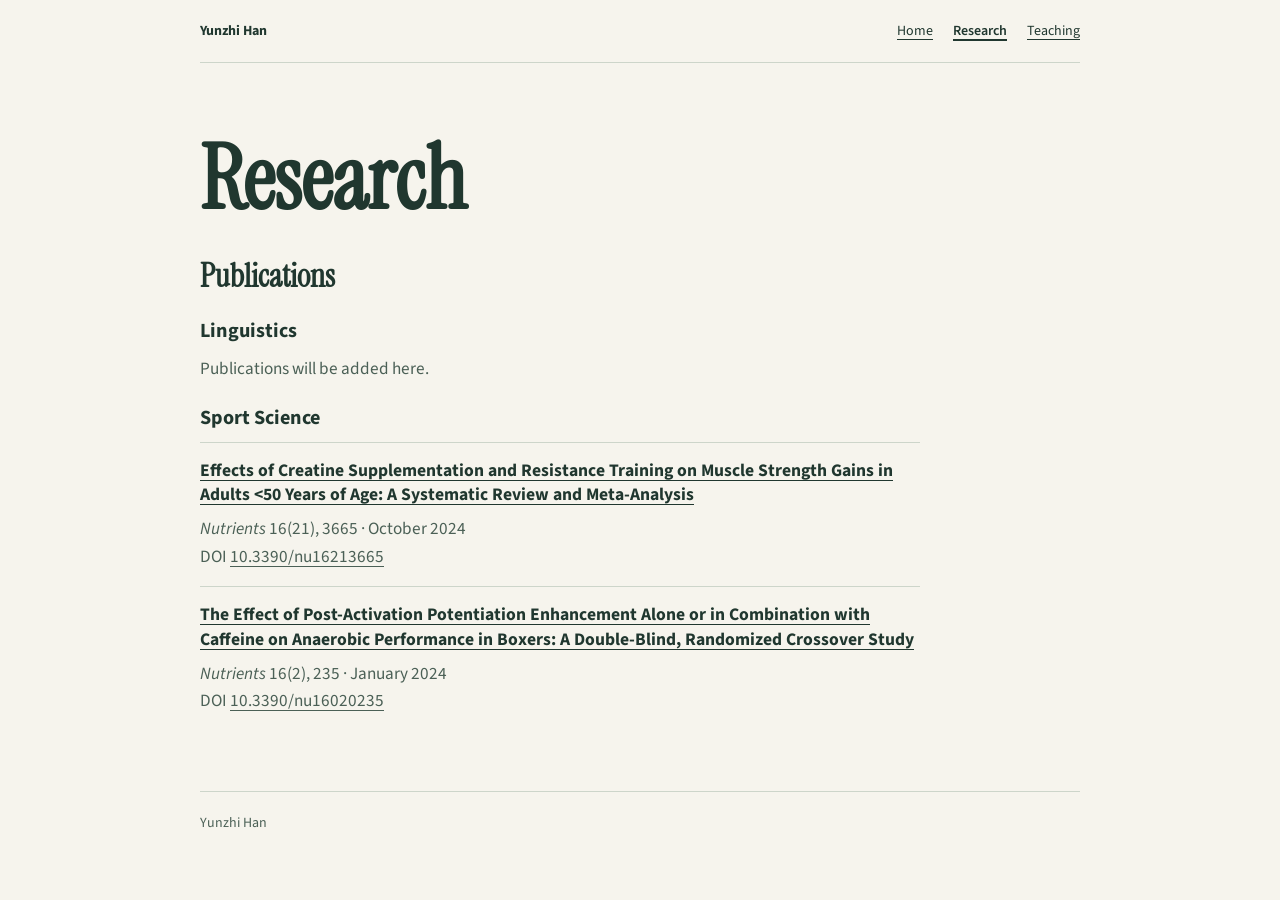
==== research.html @ 4ed84676 "Split site into three pages and add publications" ====
<!doctype html>
<html lang="en">
<head>
  <meta charset="utf-8">
  <meta name="viewport" content="width=device-width, initial-scale=1">
  <meta name="description" content="Yunzhi Han’s personal website for research and teaching.">
  <title>Research | Yunzhi Han</title>
  <link rel="stylesheet" href="https://fonts.googleapis.com/css2?family=Instrument+Serif&amp;family=Source+Sans+3:wght@400;600&amp;display=swap">
  <link rel="stylesheet" href="style.css">
</head>
<body>
  <header class="wrap">
    <strong>Yunzhi Han</strong>
    <nav aria-label="Main navigation">
      <a href="./">Home</a>
      <a href="research.html" aria-current="page">Research</a>
      <a href="teaching.html">Teaching</a>
    </nav>
  </header>
  <main class="wrap">
    <h1 class="page-title" id="research">Research</h1>
    <section class="publications" aria-labelledby="publications">
      <h2 id="publications">Publications</h2>
      <section class="publication-group" aria-labelledby="linguistics">
        <h3 id="linguistics">Linguistics</h3>
        <p>Publications will be added here.</p>
      </section>
      <section class="publication-group" aria-labelledby="sport-science">
        <h3 id="sport-science">Sport Science</h3>
        <ul class="publication-list">
          <li>
            <h4><a href="https://doi.org/10.3390/nu16213665">Effects of Creatine Supplementation and Resistance Training on Muscle Strength Gains in Adults &lt;50 Years of Age: A Systematic Review and Meta-Analysis</a></h4>
            <p><cite>Nutrients</cite> 16(21), 3665 · <time datetime="2024-10">October 2024</time></p>
            <p>DOI <a href="https://doi.org/10.3390/nu16213665">10.3390/nu16213665</a></p>
          </li>
          <li>
            <h4><a href="https://doi.org/10.3390/nu16020235">The Effect of Post-Activation Potentiation Enhancement Alone or in Combination with Caffeine on Anaerobic Performance in Boxers: A Double-Blind, Randomized Crossover Study</a></h4>
            <p><cite>Nutrients</cite> 16(2), 235 · <time datetime="2024-01">January 2024</time></p>
            <p>DOI <a href="https://doi.org/10.3390/nu16020235">10.3390/nu16020235</a></p>
          </li>
        </ul>
      </section>
    </section>
  </main>
  <footer class="wrap">Yunzhi Han</footer>
</body>
</html>
---- style.css ----
:root {
  color-scheme: light;
  --paper: #f6f4ed;
  --ink: #20372f;
  --muted: #4b6056;
  --line: #cdd5ca;
}

* { box-sizing: border-box; }

body {
  margin: 0;
  background: var(--paper);
  color: var(--ink);
  font: 1.075rem/1.6 "Source Sans 3", system-ui, sans-serif;
}

.wrap { width: min(100% - 3rem, 55rem); margin-inline: auto; }

header, footer {
  padding-block: 1.25rem;
  font-size: .875rem;
}

header {
  display: flex;
  flex-wrap: wrap;
  align-items: center;
  justify-content: space-between;
  gap: .5rem 2rem;
  border-bottom: 1px solid var(--line);
}

nav { display: flex; gap: 1.25rem; }

a { color: inherit; text-underline-offset: .25em; }
a:hover { color: #367454; }
a:focus-visible { outline: 2px solid currentColor; outline-offset: 4px; }

.hero {
  display: grid;
  grid-template-columns: 1.15fr 1fr;
  gap: clamp(1.5rem, 5vw, 4rem);
  align-items: center;
  padding-block: clamp(3rem, 10vw, 7rem);
}

h1, h2 {
  margin: 0;
  font-family: "Instrument Serif", Georgia, serif;
  line-height: 1.2;
}

h1 { font-size: clamp(2.8rem, 7vw, 5.5rem); }
h2 { font-size: 2rem; }
h1 .ipa {
  display: inline-block;
  color: var(--muted);
  font: 400 .36em/1.25 "Source Sans 3", system-ui, sans-serif;
  letter-spacing: 0;
  white-space: nowrap;
}
h3, h4 { margin: 0 0 .45rem; }
.materials { margin-top: .9rem; }
.materials ul { margin: .25rem 0; padding-left: 1.3rem; }
p { margin: 0; color: var(--muted); }
.hero p { max-width: 34em; margin-top: 1.3rem; }

.portrait {
  display: block;
  width: min(100%, 14rem);
  height: auto;
  justify-self: center;
  border: 1px solid var(--line);
  border-radius: .5rem;
}

section { scroll-margin-top: 1rem; }

.entry {
  display: grid;
  grid-template-columns: minmax(8rem, 1fr) 2.5fr;
  gap: .65rem 2rem;
  border-top: 1px solid var(--line);
  padding-block: 1.65rem;
}

footer { border-top: 1px solid var(--line); color: var(--muted); }

@media (max-width: 38rem) {
  .wrap { width: min(100% - 2rem, 55rem); }
  .hero, .entry { grid-template-columns: 1fr; }
  .portrait { justify-self: start; }
}

nav a[aria-current="page"] { font-weight: 600; text-decoration-thickness: 2px; }
.page-title { padding-block: clamp(2rem, 6vw, 4rem) 1.5rem; }
.publications { max-width: 45rem; padding-bottom: 2.5rem; }
.publications h2 { margin-bottom: 1.1rem; }
.publication-group { margin-block: 1.25rem; }
.publication-list { list-style: none; padding: 0; margin: 0; }
.publication-list li { padding-block: 1rem; border-top: 1px solid var(--line); }
.publication-list h4 { font-size: 1.1rem; line-height: 1.4; }
.course { border-top: 1px solid var(--line); padding-block: 1.65rem 2.5rem; }
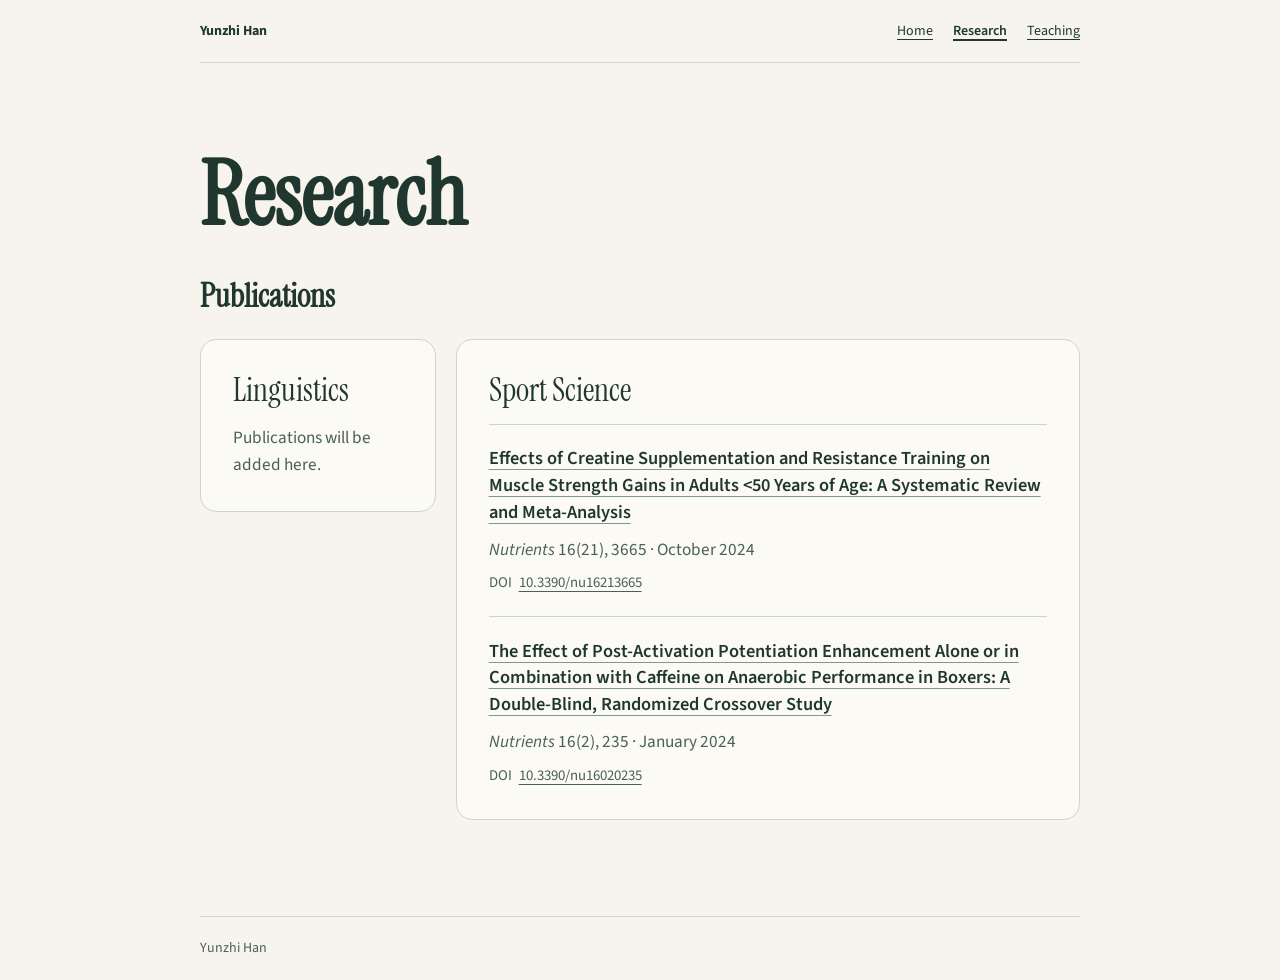
==== commit feae123d: "Improve publication layout on Research page" ====
--- a/research.html
+++ b/research.html
@@ -7,6 +7,74 @@
   <title>Research | Yunzhi Han</title>
   <link rel="stylesheet" href="https://fonts.googleapis.com/css2?family=Instrument+Serif&amp;family=Source+Sans+3:wght@400;600&amp;display=swap">
   <link rel="stylesheet" href="style.css">
+  <style>
+    .research-page .page-title {
+      padding-block: clamp(3rem, 8vw, 5rem) 1.75rem;
+    }
+
+    .research-page .publications {
+      max-width: none;
+      padding-bottom: clamp(3rem, 8vw, 6rem);
+    }
+
+    .research-page .publications h2 {
+      margin-bottom: 1.5rem;
+    }
+
+    .publication-columns {
+      display: grid;
+      grid-template-columns: minmax(0, 1fr) minmax(0, 2.65fr);
+      gap: 1.25rem;
+      align-items: start;
+    }
+
+    .research-page .publication-group {
+      margin: 0;
+      padding: clamp(1.25rem, 3.5vw, 2rem);
+      border: 1px solid var(--line);
+      border-radius: 1rem;
+      background: #fbfaf5;
+    }
+
+    .research-page .publication-group h3 {
+      margin-bottom: .9rem;
+      font: 400 2rem/1.15 "Instrument Serif", Georgia, serif;
+    }
+
+    .research-page .publication-list li {
+      padding-block: 1.3rem;
+    }
+
+    .research-page .publication-list li:last-child {
+      padding-bottom: 0;
+    }
+
+    .research-page .publication-list h4 {
+      margin-bottom: .65rem;
+      font-size: 1.15rem;
+      font-weight: 600;
+      line-height: 1.45;
+      text-wrap: pretty;
+    }
+
+    .research-page .publication-list h4 a {
+      text-decoration-thickness: 1px;
+      text-decoration-color: #81988a;
+    }
+
+    .publication-doi {
+      margin-top: .5rem;
+      font-size: .925rem;
+    }
+
+    .publication-doi a {
+      margin-left: .25rem;
+    }
+
+    @media (max-width: 45rem) {
+      .publication-columns { grid-template-columns: 1fr; }
+    }
+  </style>
 </head>
 <body>
   <header class="wrap">
@@ -17,29 +85,31 @@
       <a href="teaching.html">Teaching</a>
     </nav>
   </header>
-  <main class="wrap">
+  <main class="wrap research-page">
     <h1 class="page-title" id="research">Research</h1>
     <section class="publications" aria-labelledby="publications">
       <h2 id="publications">Publications</h2>
-      <section class="publication-group" aria-labelledby="linguistics">
-        <h3 id="linguistics">Linguistics</h3>
-        <p>Publications will be added here.</p>
-      </section>
-      <section class="publication-group" aria-labelledby="sport-science">
-        <h3 id="sport-science">Sport Science</h3>
-        <ul class="publication-list">
-          <li>
-            <h4><a href="https://doi.org/10.3390/nu16213665">Effects of Creatine Supplementation and Resistance Training on Muscle Strength Gains in Adults &lt;50 Years of Age: A Systematic Review and Meta-Analysis</a></h4>
-            <p><cite>Nutrients</cite> 16(21), 3665 · <time datetime="2024-10">October 2024</time></p>
-            <p>DOI <a href="https://doi.org/10.3390/nu16213665">10.3390/nu16213665</a></p>
-          </li>
-          <li>
-            <h4><a href="https://doi.org/10.3390/nu16020235">The Effect of Post-Activation Potentiation Enhancement Alone or in Combination with Caffeine on Anaerobic Performance in Boxers: A Double-Blind, Randomized Crossover Study</a></h4>
-            <p><cite>Nutrients</cite> 16(2), 235 · <time datetime="2024-01">January 2024</time></p>
-            <p>DOI <a href="https://doi.org/10.3390/nu16020235">10.3390/nu16020235</a></p>
-          </li>
-        </ul>
-      </section>
+      <div class="publication-columns">
+        <section class="publication-group" aria-labelledby="linguistics">
+          <h3 id="linguistics">Linguistics</h3>
+          <p>Publications will be added here.</p>
+        </section>
+        <section class="publication-group" aria-labelledby="sport-science">
+          <h3 id="sport-science">Sport Science</h3>
+          <ul class="publication-list">
+            <li>
+              <h4><a href="https://doi.org/10.3390/nu16213665">Effects of Creatine Supplementation and Resistance Training on Muscle Strength Gains in Adults &lt;50 Years of Age: A Systematic Review and Meta-Analysis</a></h4>
+              <p><cite>Nutrients</cite> 16(21), 3665 · <time datetime="2024-10">October 2024</time></p>
+              <p class="publication-doi">DOI <a href="https://doi.org/10.3390/nu16213665">10.3390/nu16213665</a></p>
+            </li>
+            <li>
+              <h4><a href="https://doi.org/10.3390/nu16020235">The Effect of Post-Activation Potentiation Enhancement Alone or in Combination with Caffeine on Anaerobic Performance in Boxers: A Double-Blind, Randomized Crossover Study</a></h4>
+              <p><cite>Nutrients</cite> 16(2), 235 · <time datetime="2024-01">January 2024</time></p>
+              <p class="publication-doi">DOI <a href="https://doi.org/10.3390/nu16020235">10.3390/nu16020235</a></p>
+            </li>
+          </ul>
+        </section>
+      </div>
     </section>
   </main>
   <footer class="wrap">Yunzhi Han</footer>
